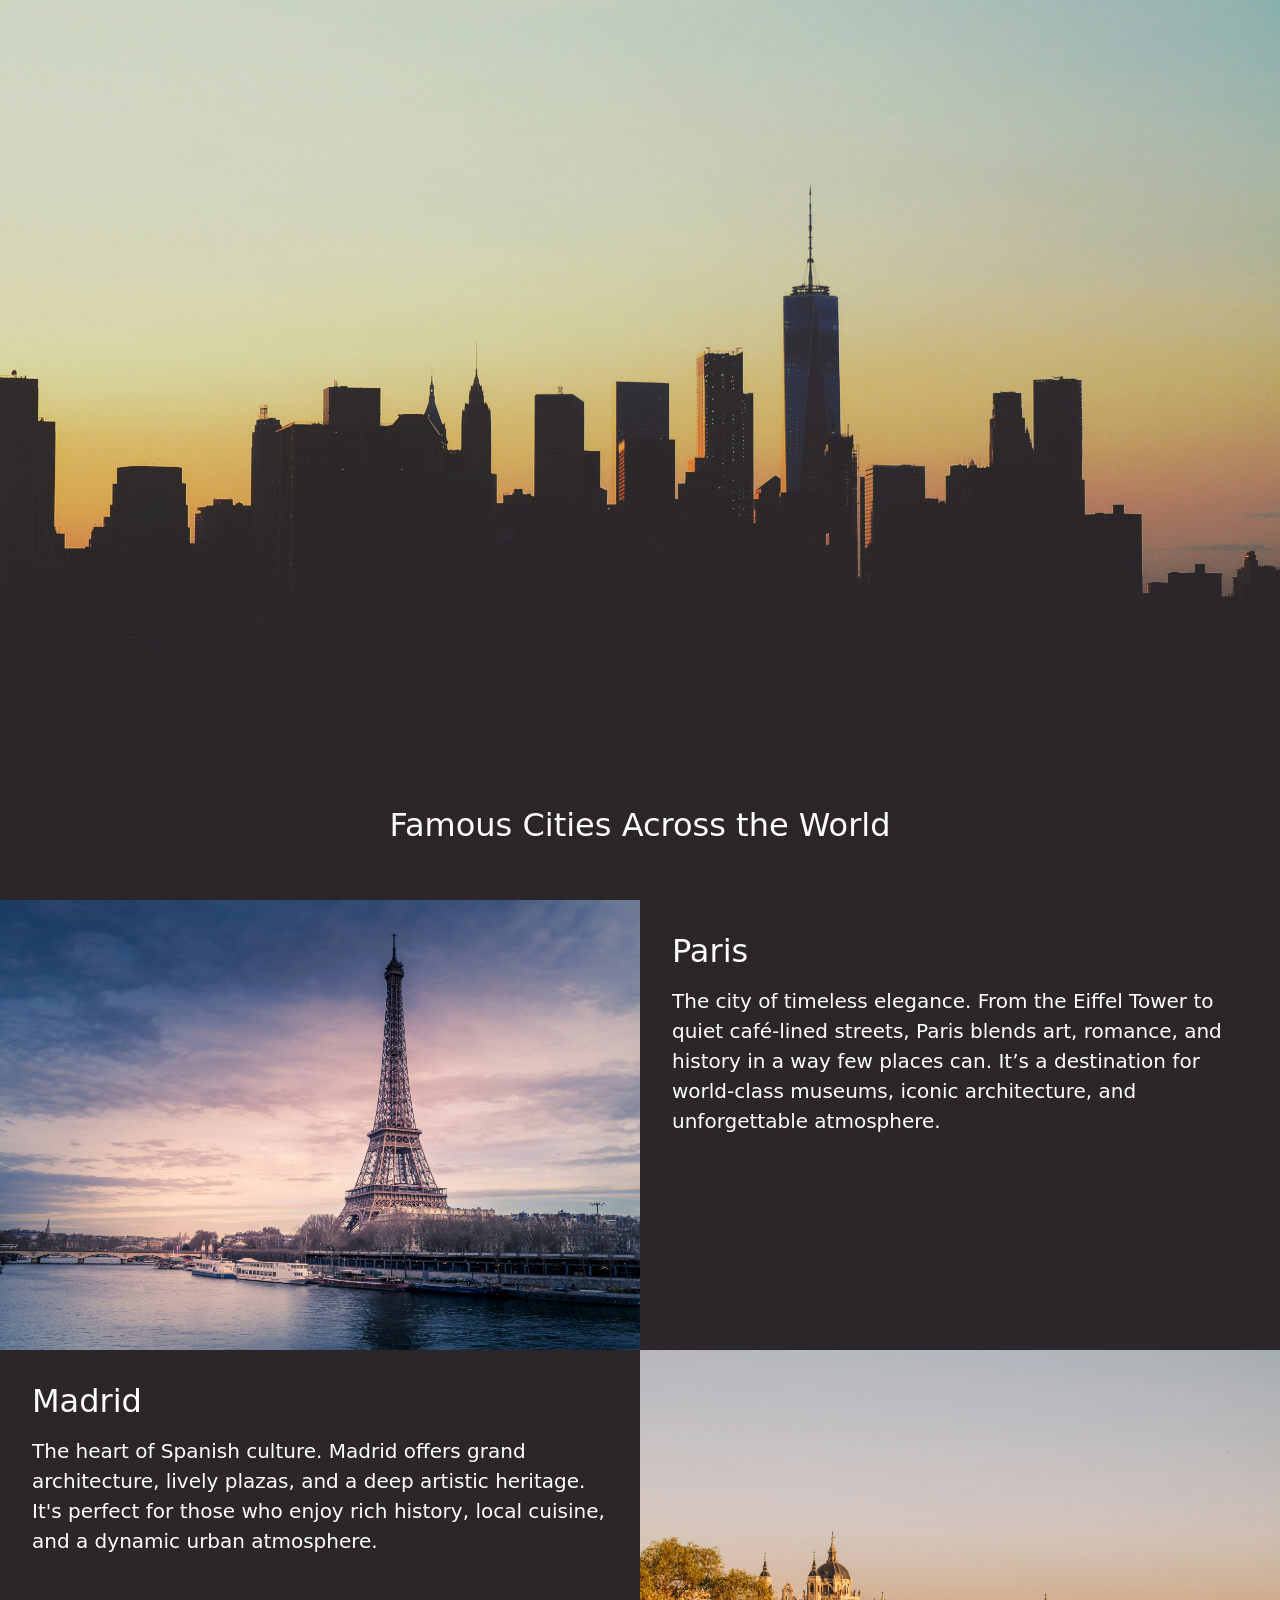
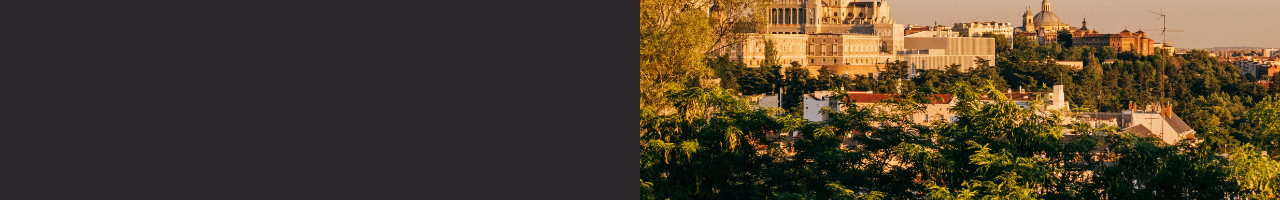
==== index.html @ fa63ffc6 "Add index.html" ====
<!DOCTYPE html>
<html lang="en">
<head>
    <meta charset="UTF-8">
    <meta name="viewport" content="width=device-width, initial-scale=1.0">
    <title>Famous Cities</title>

    <link rel="stylesheet" href="css/bootstrap.css">
</head>
<body>
<div class="position-relative"
     style="background-image: url('assets/hero_image.jpg'); background-size: cover; height: 100vh; background-position: center">
    <div class="position-absolute bottom-0 text-white text-center w-100 pb-5">
        <h2>Famous Cities Across the World</h2>
    </div>
</div>

<div class="card w-100 border-0">
    <div class="row g-0">
        <div class="col-md-6">
            <div class="h-100"
                 style="background-image: url('assets/paris.jpg'); background-size: cover; background-repeat: no-repeat; background-position: right; min-height: 50vh;">
            </div>
        </div>
        <div class="col-md-6">
            <div class="h-100" style="background-color: rgb(42, 38, 42)">
                <div class="card-body text-white">
                    <h2 class="card-title m-3">Paris</h2>
                    <p class="fs-5 m-3">
                        The city of timeless elegance. From the Eiffel Tower to quiet café-lined
                        streets, Paris blends art, romance, and history in a way few places can. It’s a destination for
                        world-class museums, iconic architecture, and unforgettable atmosphere.
                    </p>
                    <a href="pages/paris.html" class="stretched-link"></a>
                </div>
            </div>
        </div>
    </div>
</div>

<div class="card w-100 border-0">
    <div class="row g-0">
        <div class="col-md-6 order-2 order-md-1">
            <div class="h-100" style="background-color: rgb(42, 38, 42)">
                <div class="card-body text-white">
                    <h2 class="card-title m-3">Madrid</h2>
                    <p class="fs-5 m-3">
                        The heart of Spanish culture. Madrid offers grand architecture, lively plazas, and a deep
                        artistic heritage. It's perfect for those who enjoy rich history, local cuisine, and a dynamic
                        urban atmosphere.
                    </p>
                    <a href="pages/madrid.html" class="stretched-link"></a>
                </div>
            </div>
        </div>
        <div class="col-md-6 order-1 order-md-2">
            <div class="h-100"
                 style="background-image: url('assets/madrid.jpg'); background-size: cover; background-repeat: no-repeat; background-position: right; min-height: 50vh;">
            </div>
        </div>
    </div>
</div>

</body>
</html>
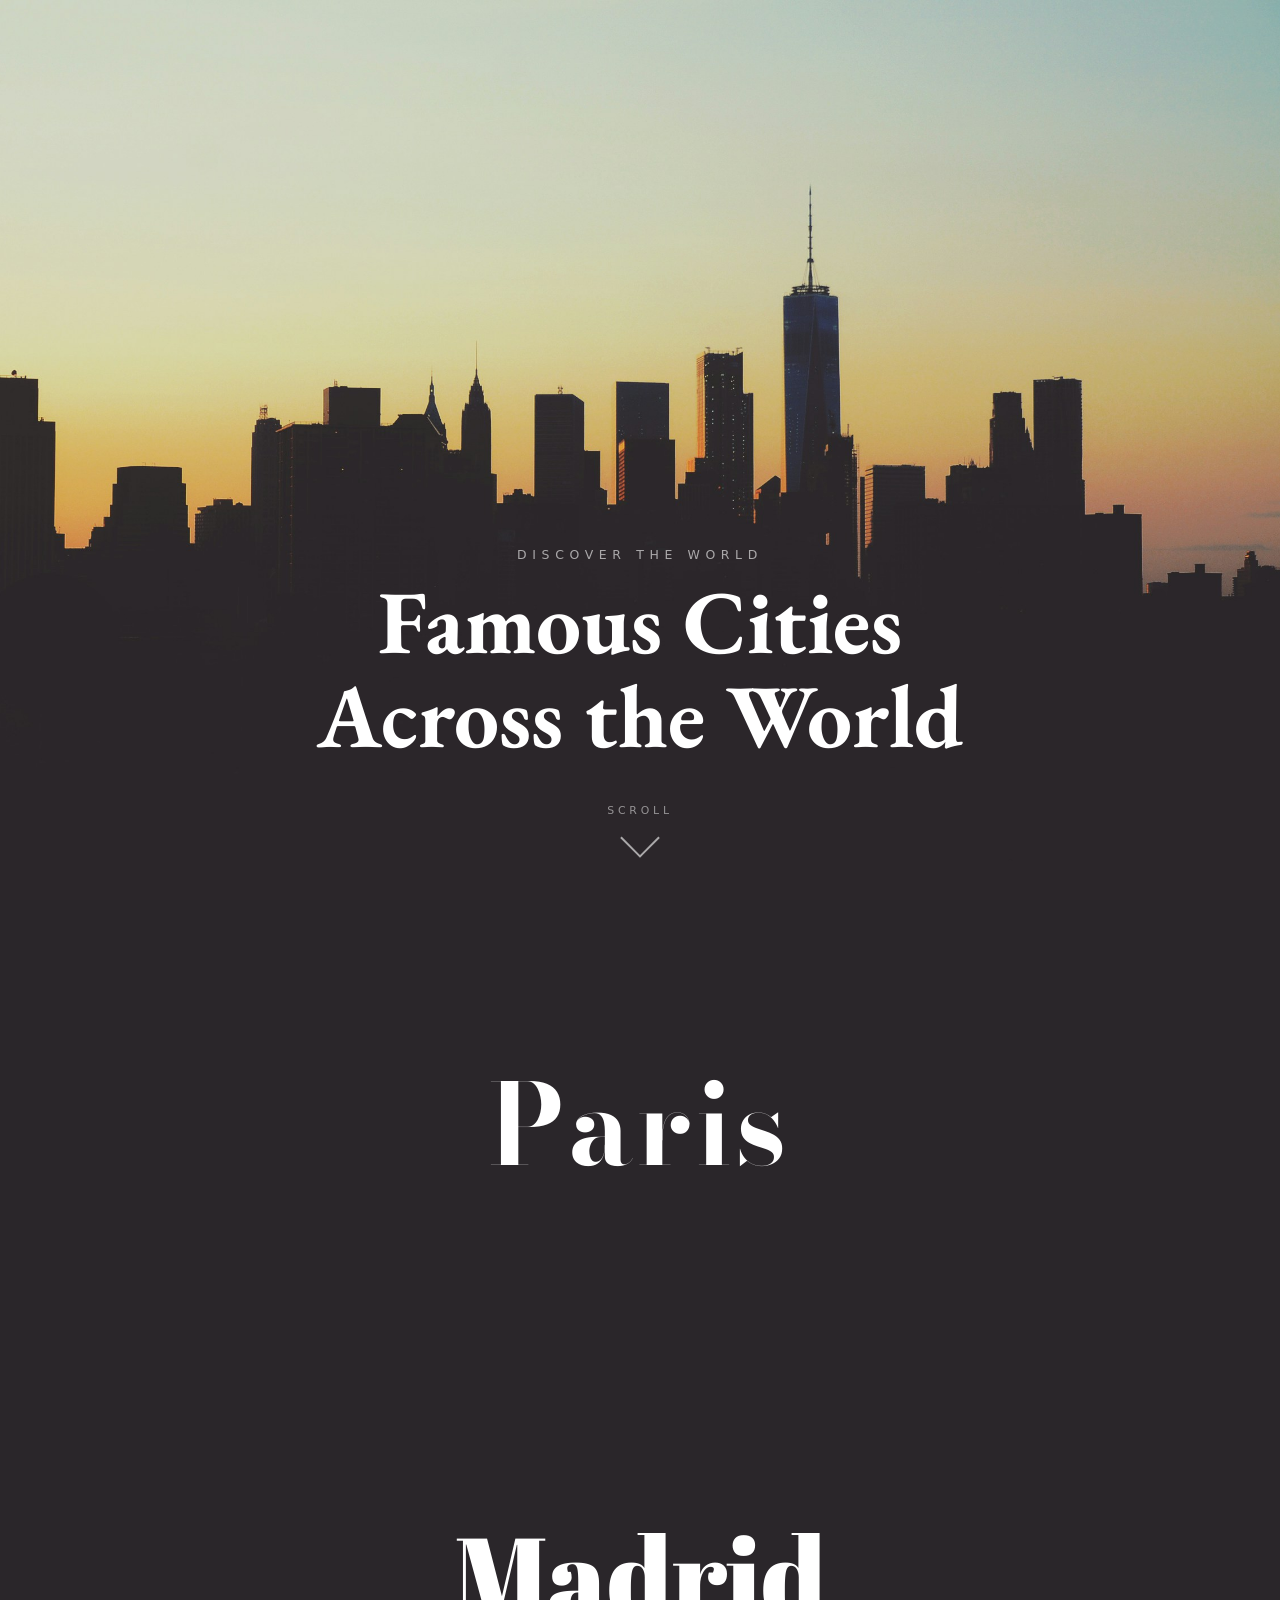
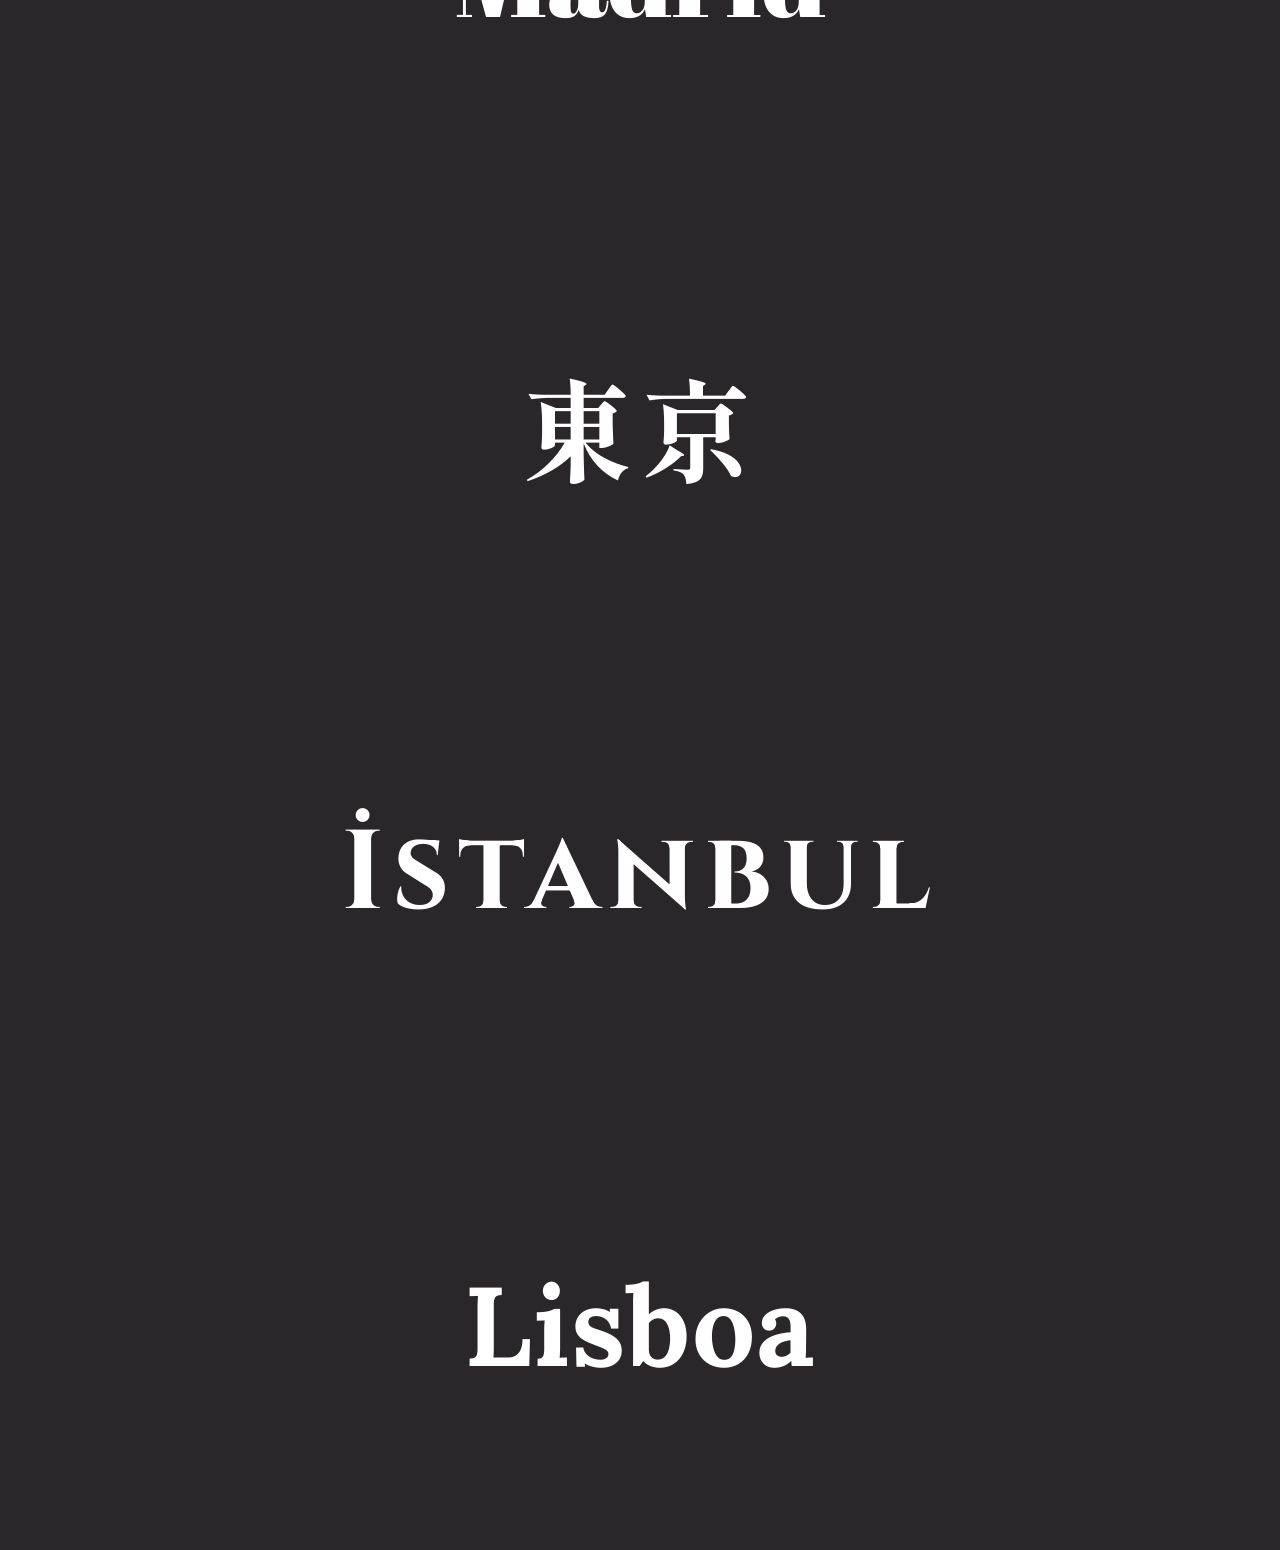
==== commit 94b82f70: "Add styling for city themes and responsive city cards; introduce individual city pages (Istanbul, Li" ====
--- a/index.html
+++ b/index.html
@@ -4,62 +4,146 @@
     <meta charset="UTF-8">
     <meta name="viewport" content="width=device-width, initial-scale=1.0">
     <title>Famous Cities</title>
-
     <link rel="stylesheet" href="css/bootstrap.css">
+    <link rel="stylesheet" href="css/index.css">
+    <link rel="preconnect" href="https://fonts.googleapis.com">
+    <link href="https://fonts.googleapis.com/css2?family=Bodoni+Moda:wght@700&family=Abril+Fatface&family=Shippori+Mincho:wght@700&family=Cinzel:wght@700&family=Lora:wght@700&family=EB+Garamond:wght@400;500&display=swap" rel="stylesheet">
 </head>
 <body>
+
 <div class="position-relative"
+     id="hero"
      style="background-image: url('assets/hero_image.jpg'); background-size: cover; height: 100vh; background-position: center">
     <div class="position-absolute bottom-0 text-white text-center w-100 pb-5">
-        <h2>Famous Cities Across the World</h2>
+        <p class="hero-eyebrow">Discover the World</p>
+        <h1 class="hero-title">Famous Cities<br>Across the World</h1>
+        <div class="scroll-arrow">
+            <span>Scroll</span>
+            <div class="arrow-bounce"><div class="arrow-icon"></div></div>
+        </div>
     </div>
 </div>
 
-<div class="card w-100 border-0">
-    <div class="row g-0">
-        <div class="col-md-6">
-            <div class="h-100"
-                 style="background-image: url('assets/paris.jpg'); background-size: cover; background-repeat: no-repeat; background-position: right; min-height: 50vh;">
-            </div>
+<div class="city-card w-100 border-0">
+    <span class="city-name-big font-paris">Paris</span>
+    <a href="pages/paris.html" class="stretched-link"></a>
+    <div class="row g-0 h-100">
+        <div class="col-md-6 img-col">
+            <div class="img-bg"
+                 style="background-image: url('assets/paris.jpg'); background-position: right;"></div>
         </div>
-        <div class="col-md-6">
-            <div class="h-100" style="background-color: rgb(42, 38, 42)">
-                <div class="card-body text-white">
-                    <h2 class="card-title m-3">Paris</h2>
-                    <p class="fs-5 m-3">
+        <div class="col-md-6 text-col" id="text-right">
+            <div class="h-100 w-100" style="background-color: rgb(42, 38, 42)">
+                <div id="card-right" class="card-body text-white">
+                    <h2 class="card-title font-paris m-3">Paris</h2>
+                    <p class="fs-5 m-3 font-desc">
                         The city of timeless elegance. From the Eiffel Tower to quiet café-lined
-                        streets, Paris blends art, romance, and history in a way few places can. It’s a destination for
+                        streets, Paris blends art, romance, and history in a way few places can. It's a destination for
                         world-class museums, iconic architecture, and unforgettable atmosphere.
                     </p>
-                    <a href="pages/paris.html" class="stretched-link"></a>
                 </div>
             </div>
         </div>
     </div>
 </div>
 
-<div class="card w-100 border-0">
-    <div class="row g-0">
-        <div class="col-md-6 order-2 order-md-1">
-            <div class="h-100" style="background-color: rgb(42, 38, 42)">
-                <div class="card-body text-white">
-                    <h2 class="card-title m-3">Madrid</h2>
-                    <p class="fs-5 m-3">
+<div class="city-card w-100 border-0">
+    <span class="city-name-big font-madrid">Madrid</span>
+    <a href="pages/madrid.html" class="stretched-link"></a>
+    <div class="row g-0 h-100">
+        <div class="col-md-6 order-2 order-md-1 text-col" id="text-left">
+            <div class="h-100 w-100" style="background-color: rgb(42, 38, 42)">
+                <div id="card-left" class="card-body text-white">
+                    <h2 class="card-title font-madrid m-3">Madrid</h2>
+                    <p class="fs-5 m-3 font-desc">
                         The heart of Spanish culture. Madrid offers grand architecture, lively plazas, and a deep
                         artistic heritage. It's perfect for those who enjoy rich history, local cuisine, and a dynamic
                         urban atmosphere.
                     </p>
-                    <a href="pages/madrid.html" class="stretched-link"></a>
                 </div>
             </div>
         </div>
-        <div class="col-md-6 order-1 order-md-2">
-            <div class="h-100"
-                 style="background-image: url('assets/madrid.jpg'); background-size: cover; background-repeat: no-repeat; background-position: right; min-height: 50vh;">
+        <div class="col-md-6 order-1 order-md-2 img-col from-right">
+            <div class="img-bg"
+                 style="background-image: url('assets/madrid.jpg'); background-position: right;"></div>
+        </div>
+    </div>
+</div>
+
+<div class="city-card w-100 border-0">
+    <span class="city-name-big font-tokyo">東京</span>
+    <a href="pages/tokyo.html" class="stretched-link"></a>
+    <div class="row g-0 h-100">
+        <div class="col-md-6 img-col">
+            <div class="img-bg"
+                 style="background-image: url('assets/tokyo.jpg'); background-position: center;"></div>
+        </div>
+        <div class="col-md-6 text-col" id="text-right">
+            <div class="h-100 w-100" style="background-color: rgb(42, 38, 42)">
+                <div id="card-right" class="card-body text-white">
+                    <h2 class="card-title font-tokyo m-3">Tokyo</h2>
+                    <p class="fs-5 m-3 font-desc">
+                        Where ancient temples meet neon-lit streets. Tokyo is a city of contrasts —
+                        serene gardens alongside futuristic skylines, traditional ramen shops next to
+                        Michelin-starred restaurants. A metropolis unlike any other.
+                    </p>
+                </div>
             </div>
         </div>
     </div>
 </div>
 
+<div class="city-card w-100 border-0">
+    <span class="city-name-big font-istanbul">İstanbul</span>
+    <a href="pages/istanbul.html" class="stretched-link"></a>
+    <div class="row g-0 h-100">
+        <div class="col-md-6 order-2 order-md-1 text-col" id="text-left">
+            <div class="h-100 w-100" style="background-color: rgb(42, 38, 42)">
+                <div id="card-left" class="card-body text-white">
+                    <h2 class="card-title font-istanbul m-3">Istanbul</h2>
+                    <p class="fs-5 m-3 font-desc">
+                        The only city spanning two continents. Istanbul carries millennia of Byzantine
+                        and Ottoman history in its mosques, bazaars, and waterways. A place where
+                        East and West have always converged.
+                    </p>
+                </div>
+            </div>
+        </div>
+        <div class="col-md-6 order-1 order-md-2 img-col from-right">
+            <div class="img-bg"
+                 style="background-image: url('assets/istanbul.jpg'); background-position: center;"></div>
+        </div>
+    </div>
+</div>
+
+<div class="city-card w-100 border-0">
+    <span class="city-name-big font-lisbon">Lisboa</span>
+    <a href="pages/lisbon.html" class="stretched-link"></a>
+    <div class="row g-0 h-100">
+        <div class="col-md-6 img-col">
+            <div class="img-bg"
+                 style="background-image: url('assets/lisbon.jpg'); background-position: center;"></div>
+        </div>
+        <div class="col-md-6 text-col" id="text-right">
+            <div class="h-100 w-100" style="background-color: rgb(42, 38, 42)">
+                <div id="card-right" class="card-body text-white">
+                    <h2 class="card-title font-lisbon m-3">Lisbon</h2>
+                    <p class="fs-5 m-3 font-desc">
+                        Europe's sunniest capital, draped across seven hills above the Tagus River.
+                        Lisbon enchants with its pastel facades, vintage trams, and fado music drifting
+                        through cobblestone alleyways at dusk.
+                    </p>
+                </div>
+            </div>
+        </div>
+    </div>
+</div>
+
+<script>
+    const hero = document.getElementById('hero');
+    window.addEventListener('scroll', () => {
+        hero.style.backgroundPositionY = `calc(center + ${window.pageYOffset * 0.35}px)`;
+    }, { passive: true });
+</script>
 </body>
 </html>
--- a/css/index.css
+++ b/css/index.css
@@ -0,0 +1,154 @@
+.hero-eyebrow {
+    font-size: 0.78rem;
+    letter-spacing: 0.45em;
+    text-transform: uppercase;
+    color: rgba(255,255,255,0.6);
+    opacity: 0;
+    animation: fadeUp 0.9s ease 0.4s forwards;
+    margin-bottom: 0.6rem;
+}
+
+.hero-title {
+    font-family: 'EB Garamond', serif;
+    font-size: clamp(3.5rem, 7vw, 7rem);
+    font-weight: 700;
+    line-height: 1.05;
+    opacity: 0;
+    animation: fadeUp 1s ease 0.7s forwards;
+    margin-bottom: 2.5rem;
+}
+
+.scroll-arrow {
+    opacity: 0;
+    animation: fadeUp 0.8s ease 1.2s forwards;
+    display: flex;
+    flex-direction: column;
+    align-items: center;
+    gap: 0.3rem;
+}
+
+.scroll-arrow.visible {
+    opacity: 1;
+}
+
+.scroll-arrow span {
+    font-size: 0.68rem;
+    letter-spacing: 0.35em;
+    text-transform: uppercase;
+    color: rgba(255,255,255,0.5);
+}
+
+.arrow-icon {
+    width: 28px;
+    height: 28px;
+    border-right: 2px solid rgba(255,255,255,0.6);
+    border-bottom: 2px solid rgba(255,255,255,0.6);
+    transform: rotate(45deg);
+}
+
+.arrow-bounce {
+    animation: bounceDown 1.4s ease infinite;
+}
+
+@keyframes bounceDown {
+    0%, 100% { transform: translateY(0);   opacity: 1;   }
+    50%       { transform: translateY(8px); opacity: 0.5; }
+}
+
+.city-card {
+    position: relative;
+    background-color: rgb(42, 38, 42);
+    overflow: hidden;
+    min-height: 50vh;
+    cursor: pointer;
+}
+
+.city-name-big {
+    position: absolute;
+    inset: 0;
+    display: flex;
+    align-items: center;
+    justify-content: center;
+    color: #fff;
+    font-size: clamp(4rem, 9vw, 7rem);
+    z-index: 3;
+    pointer-events: none;
+    transition: opacity 0.15s ease, transform 0.15s ease;
+}
+
+.city-card:hover .city-name-big {
+    opacity: 0;
+    transform: scale(0.85);
+    transition: opacity 0.45s ease, transform 0.45s ease;
+}
+
+.font-paris    { font-family: 'Bodoni Moda', serif;      font-weight: 700; letter-spacing: 0.04em;  }
+.font-madrid   { font-family: 'Abril Fatface', cursive;  font-weight: 400; letter-spacing: -0.01em; }
+.font-tokyo    { font-family: 'Shippori Mincho', serif;  font-weight: 700; letter-spacing: 0.06em;  }
+.font-istanbul { font-family: 'Cinzel', serif;           font-weight: 700; letter-spacing: 0.08em;  }
+.font-lisbon   { font-family: 'Lora', serif;             font-weight: 700; letter-spacing: 0.01em;  }
+.font-desc     { font-family: 'EB Garamond', serif !important; font-size: 1.55rem !important; line-height: 1.8 !important; }
+
+.city-card .card-title {
+    font-size: 2.8rem;
+}
+
+.img-col {
+    overflow: hidden;
+    min-height: 50vh;
+    clip-path: inset(0 100% 0 0);
+    transition: clip-path 0.7s cubic-bezier(0.4, 0, 0.2, 1);
+}
+.img-col.from-right {
+    clip-path: inset(0 0 0 100%);
+}
+.city-card:hover .img-col {
+    clip-path: inset(0 0 0 0) !important;
+}
+
+.img-bg {
+    height: 100%;
+    min-height: 50vh;
+    background-size: cover;
+    background-repeat: no-repeat;
+    background-position: center;
+    transition: transform 1.2s cubic-bezier(0.25, 0.46, 0.45, 0.94);
+}
+.city-card:hover .img-bg {
+    transform: scale(1.05);
+}
+
+.text-col {
+    display: flex;
+    align-items: center;
+}
+.text-col > div {
+    overflow: hidden;
+    display: flex;
+    align-items: center;
+    height: 100%;
+    width: 100%;
+}
+
+#text-right .card-body {
+    opacity: 0;
+    transform: translateX(80px);
+    transition: opacity 0.1s ease, transform 0.1s ease;
+}
+#text-left .card-body {
+    opacity: 0;
+    transform: translateX(-80px);
+    transition: opacity 0.1s ease, transform 0.1s ease;
+    text-align: right;
+}
+.city-card:hover #text-right .card-body,
+.city-card:hover #text-left .card-body {
+    opacity: 1;
+    transform: translateX(0);
+    transition: opacity 0.45s ease 0.3s, transform 0.5s cubic-bezier(0.25, 0.46, 0.45, 0.94) 0.25s;
+}
+
+@keyframes fadeUp {
+    from { opacity: 0; transform: translateY(24px); }
+    to   { opacity: 1; transform: translateY(0);    }
+}
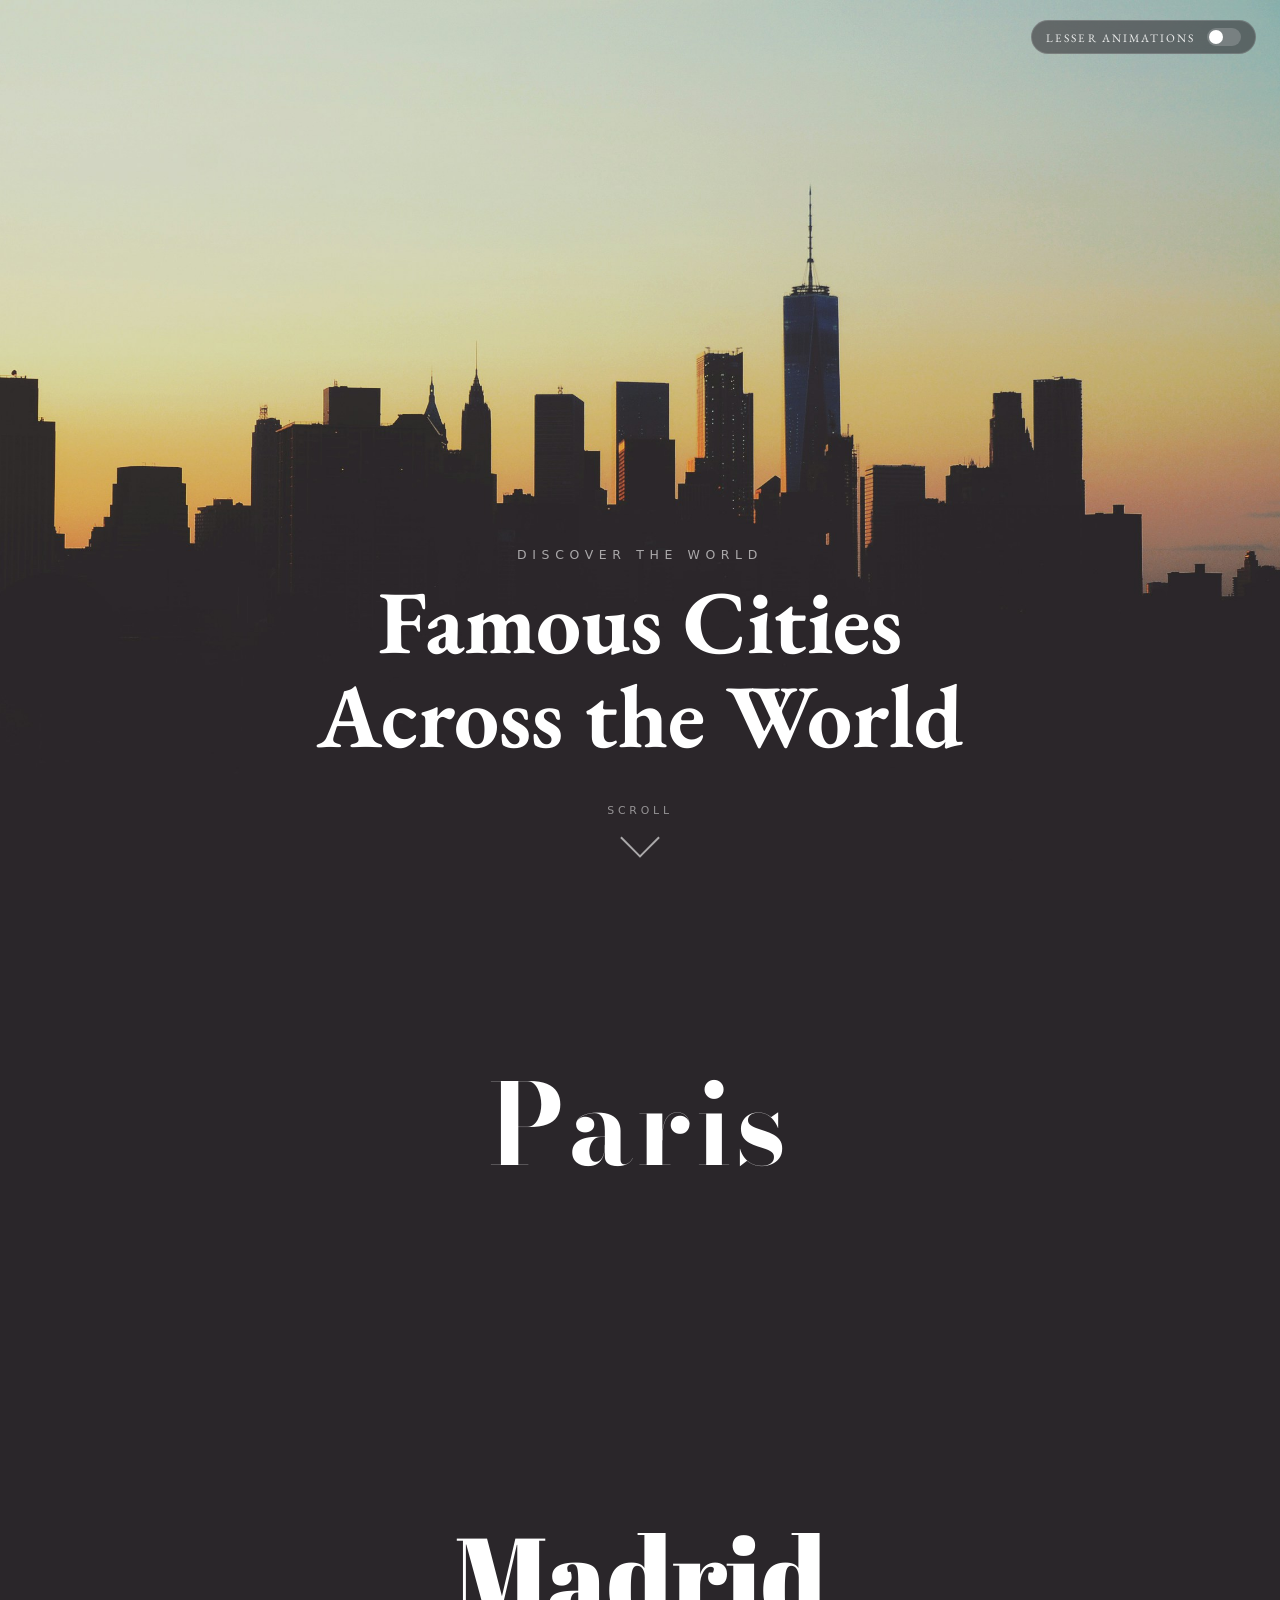
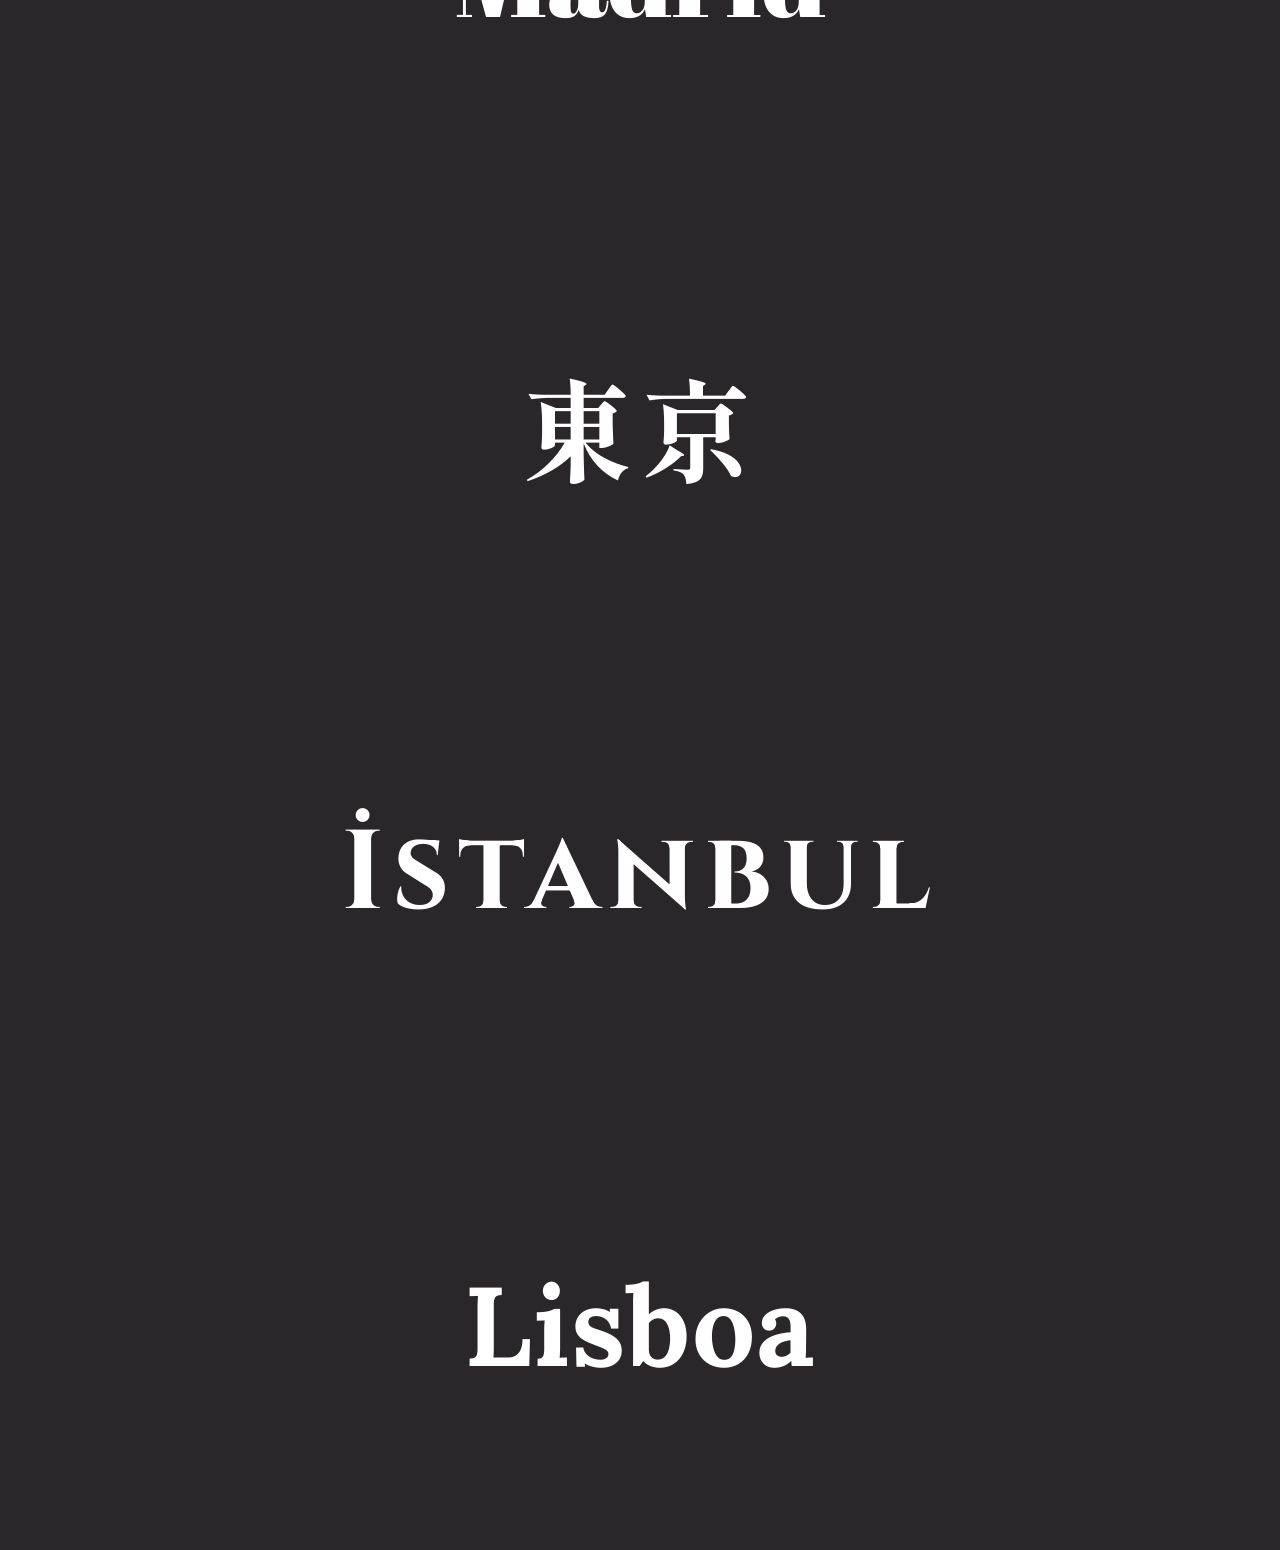
==== commit 58782460: "Introduce animation toggle for reduced motion preferences; refactor city card animations with improv" ====
--- a/index.html
+++ b/index.html
@@ -10,6 +10,14 @@
     <link href="https://fonts.googleapis.com/css2?family=Bodoni+Moda:wght@700&family=Abril+Fatface&family=Shippori+Mincho:wght@700&family=Cinzel:wght@700&family=Lora:wght@700&family=EB+Garamond:wght@400;500&display=swap" rel="stylesheet">
 </head>
 <body>
+
+<label class="animation-toggle" for="animToggle">
+    <span class="label-text">Lesser Animations</span>
+    <span class="switch">
+        <input type="checkbox" id="animToggle" aria-label="Toggle lesser animations">
+        <span class="slider"></span>
+    </span>
+</label>
 
 <div class="position-relative"
      id="hero"
@@ -32,9 +40,9 @@
             <div class="img-bg"
                  style="background-image: url('assets/paris.jpg'); background-position: right;"></div>
         </div>
-        <div class="col-md-6 text-col" id="text-right">
+        <div class="col-md-6 text-col" data-side="right">
             <div class="h-100 w-100" style="background-color: rgb(42, 38, 42)">
-                <div id="card-right" class="card-body text-white">
+                <div class="card-body text-white">
                     <h2 class="card-title font-paris m-3">Paris</h2>
                     <p class="fs-5 m-3 font-desc">
                         The city of timeless elegance. From the Eiffel Tower to quiet café-lined
@@ -51,9 +59,9 @@
     <span class="city-name-big font-madrid">Madrid</span>
     <a href="pages/madrid.html" class="stretched-link"></a>
     <div class="row g-0 h-100">
-        <div class="col-md-6 order-2 order-md-1 text-col" id="text-left">
+        <div class="col-md-6 order-2 order-md-1 text-col" data-side="left">
             <div class="h-100 w-100" style="background-color: rgb(42, 38, 42)">
-                <div id="card-left" class="card-body text-white">
+                <div class="card-body text-white">
                     <h2 class="card-title font-madrid m-3">Madrid</h2>
                     <p class="fs-5 m-3 font-desc">
                         The heart of Spanish culture. Madrid offers grand architecture, lively plazas, and a deep
@@ -78,9 +86,9 @@
             <div class="img-bg"
                  style="background-image: url('assets/tokyo.jpg'); background-position: center;"></div>
         </div>
-        <div class="col-md-6 text-col" id="text-right">
+        <div class="col-md-6 text-col" data-side="right">
             <div class="h-100 w-100" style="background-color: rgb(42, 38, 42)">
-                <div id="card-right" class="card-body text-white">
+                <div class="card-body text-white">
                     <h2 class="card-title font-tokyo m-3">Tokyo</h2>
                     <p class="fs-5 m-3 font-desc">
                         Where ancient temples meet neon-lit streets. Tokyo is a city of contrasts —
@@ -97,9 +105,9 @@
     <span class="city-name-big font-istanbul">İstanbul</span>
     <a href="pages/istanbul.html" class="stretched-link"></a>
     <div class="row g-0 h-100">
-        <div class="col-md-6 order-2 order-md-1 text-col" id="text-left">
+        <div class="col-md-6 order-2 order-md-1 text-col" data-side="left">
             <div class="h-100 w-100" style="background-color: rgb(42, 38, 42)">
-                <div id="card-left" class="card-body text-white">
+                <div class="card-body text-white">
                     <h2 class="card-title font-istanbul m-3">Istanbul</h2>
                     <p class="fs-5 m-3 font-desc">
                         The only city spanning two continents. Istanbul carries millennia of Byzantine
@@ -124,9 +132,9 @@
             <div class="img-bg"
                  style="background-image: url('assets/lisbon.jpg'); background-position: center;"></div>
         </div>
-        <div class="col-md-6 text-col" id="text-right">
+        <div class="col-md-6 text-col" data-side="right">
             <div class="h-100 w-100" style="background-color: rgb(42, 38, 42)">
-                <div id="card-right" class="card-body text-white">
+                <div class="card-body text-white">
                     <h2 class="card-title font-lisbon m-3">Lisbon</h2>
                     <p class="fs-5 m-3 font-desc">
                         Europe's sunniest capital, draped across seven hills above the Tagus River.
@@ -144,6 +152,11 @@
     window.addEventListener('scroll', () => {
         hero.style.backgroundPositionY = `calc(center + ${window.pageYOffset * 0.35}px)`;
     }, { passive: true });
+
+    const animToggle = document.getElementById('animToggle');
+    animToggle.addEventListener('change', () => {
+        document.body.classList.toggle('less-animations', animToggle.checked);
+    });
 </script>
 </body>
 </html>
--- a/css/index.css
+++ b/css/index.css
@@ -130,19 +130,19 @@
     width: 100%;
 }
 
-#text-right .card-body {
+[data-side="right"] .card-body {
     opacity: 0;
     transform: translateX(80px);
     transition: opacity 0.1s ease, transform 0.1s ease;
 }
-#text-left .card-body {
+[data-side="left"] .card-body {
     opacity: 0;
     transform: translateX(-80px);
     transition: opacity 0.1s ease, transform 0.1s ease;
     text-align: right;
 }
-.city-card:hover #text-right .card-body,
-.city-card:hover #text-left .card-body {
+.city-card:hover [data-side="right"] .card-body,
+.city-card:hover [data-side="left"] .card-body {
     opacity: 1;
     transform: translateX(0);
     transition: opacity 0.45s ease 0.3s, transform 0.5s cubic-bezier(0.25, 0.46, 0.45, 0.94) 0.25s;
@@ -151,4 +151,158 @@
 @keyframes fadeUp {
     from { opacity: 0; transform: translateY(24px); }
     to   { opacity: 1; transform: translateY(0);    }
+}
+
+.animation-toggle {
+    position: fixed;
+    top: 1.25rem;
+    right: 1.5rem;
+    z-index: 1000;
+    display: flex;
+    align-items: center;
+    gap: 0.7rem;
+    padding: 0.45rem 0.9rem;
+    background: rgba(42, 38, 42, 0.55);
+    backdrop-filter: blur(10px);
+    -webkit-backdrop-filter: blur(10px);
+    border: 1px solid rgba(255, 255, 255, 0.14);
+    border-radius: 999px;
+    color: rgba(255, 255, 255, 0.88);
+    font-family: 'EB Garamond', serif;
+    font-size: 0.72rem;
+    letter-spacing: 0.18em;
+    text-transform: uppercase;
+    user-select: none;
+    cursor: pointer;
+    margin: 0;
+    opacity: 0;
+    animation: fadeUp 0.6s ease 1.4s forwards;
+}
+
+.animation-toggle label {
+    cursor: pointer;
+    margin: 0;
+    line-height: 1;
+}
+
+.animation-toggle .switch {
+    position: relative;
+    width: 34px;
+    height: 18px;
+    display: inline-block;
+    flex-shrink: 0;
+}
+
+.animation-toggle .switch input {
+    opacity: 0;
+    width: 0;
+    height: 0;
+    position: absolute;
+}
+
+.animation-toggle .slider {
+    position: absolute;
+    inset: 0;
+    background-color: rgba(255, 255, 255, 0.18);
+    border-radius: 999px;
+    cursor: pointer;
+    transition: background-color 0.3s ease;
+}
+
+.animation-toggle .slider::before {
+    content: '';
+    position: absolute;
+    height: 14px;
+    width: 14px;
+    left: 2px;
+    top: 2px;
+    background-color: #fff;
+    border-radius: 50%;
+    transition: transform 0.3s cubic-bezier(0.4, 0, 0.2, 1);
+}
+
+.animation-toggle input:checked + .slider {
+    background-color: rgba(255, 255, 255, 0.5);
+}
+
+.animation-toggle input:checked + .slider::before {
+    transform: translateX(16px);
+}
+
+.animation-toggle input:focus-visible + .slider {
+    box-shadow: 0 0 0 2px rgba(255, 255, 255, 0.35);
+}
+
+.less-animations .city-card {
+    cursor: default;
+}
+
+.less-animations .city-name-big {
+    opacity: 0;
+    transform: scale(0.85);
+    transition: none;
+}
+
+.less-animations .img-col,
+.less-animations .img-col.from-right {
+    clip-path: inset(0 0 0 0) !important;
+    transition: none;
+}
+
+.less-animations .img-bg {
+    transform: none !important;
+    transition: none;
+}
+
+.less-animations [data-side="right"] .card-body,
+.less-animations [data-side="left"] .card-body {
+    opacity: 1;
+    transform: translateX(0);
+    transition: none;
+}
+
+
+@media (max-width: 768px) {
+    .animation-toggle {
+        display: none !important;
+    }
+
+    .city-card {
+        cursor: default;
+        min-height: auto;
+    }
+
+    .city-name-big {
+        display: none;
+    }
+
+    .img-col,
+    .img-col.from-right {
+        clip-path: inset(0 0 0 0) !important;
+        transition: none;
+        min-height: 42vh;
+    }
+
+    .img-bg {
+        min-height: 42vh;
+        transform: none !important;
+        transition: none;
+    }
+
+    [data-side="right"] .card-body,
+    [data-side="left"] .card-body {
+        opacity: 1;
+        transform: translateX(0);
+        transition: none;
+        text-align: left;
+    }
+
+    .city-card:hover .city-name-big,
+    .city-card:hover .img-col,
+    .city-card:hover .img-bg,
+    .city-card:hover [data-side="right"] .card-body,
+    .city-card:hover [data-side="left"] .card-body {
+        transform: none;
+        transition: none;
+    }
 }
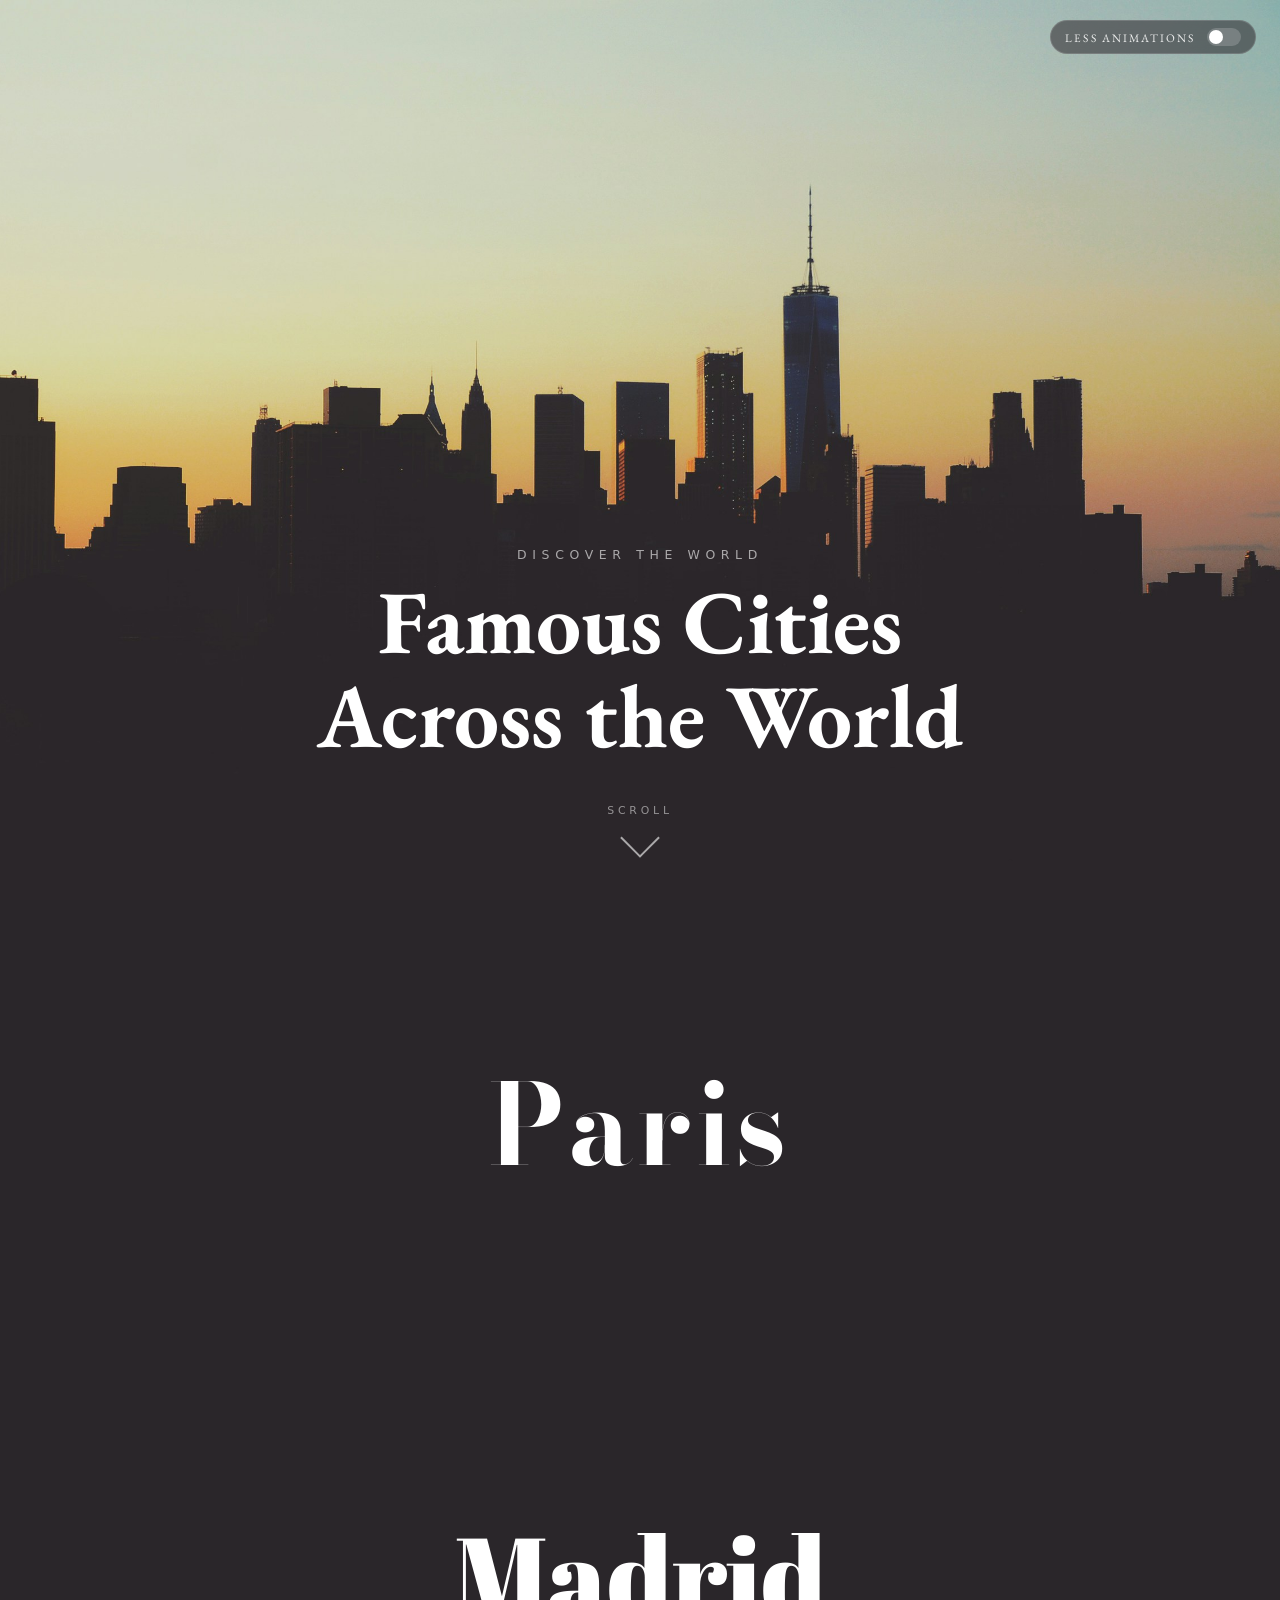
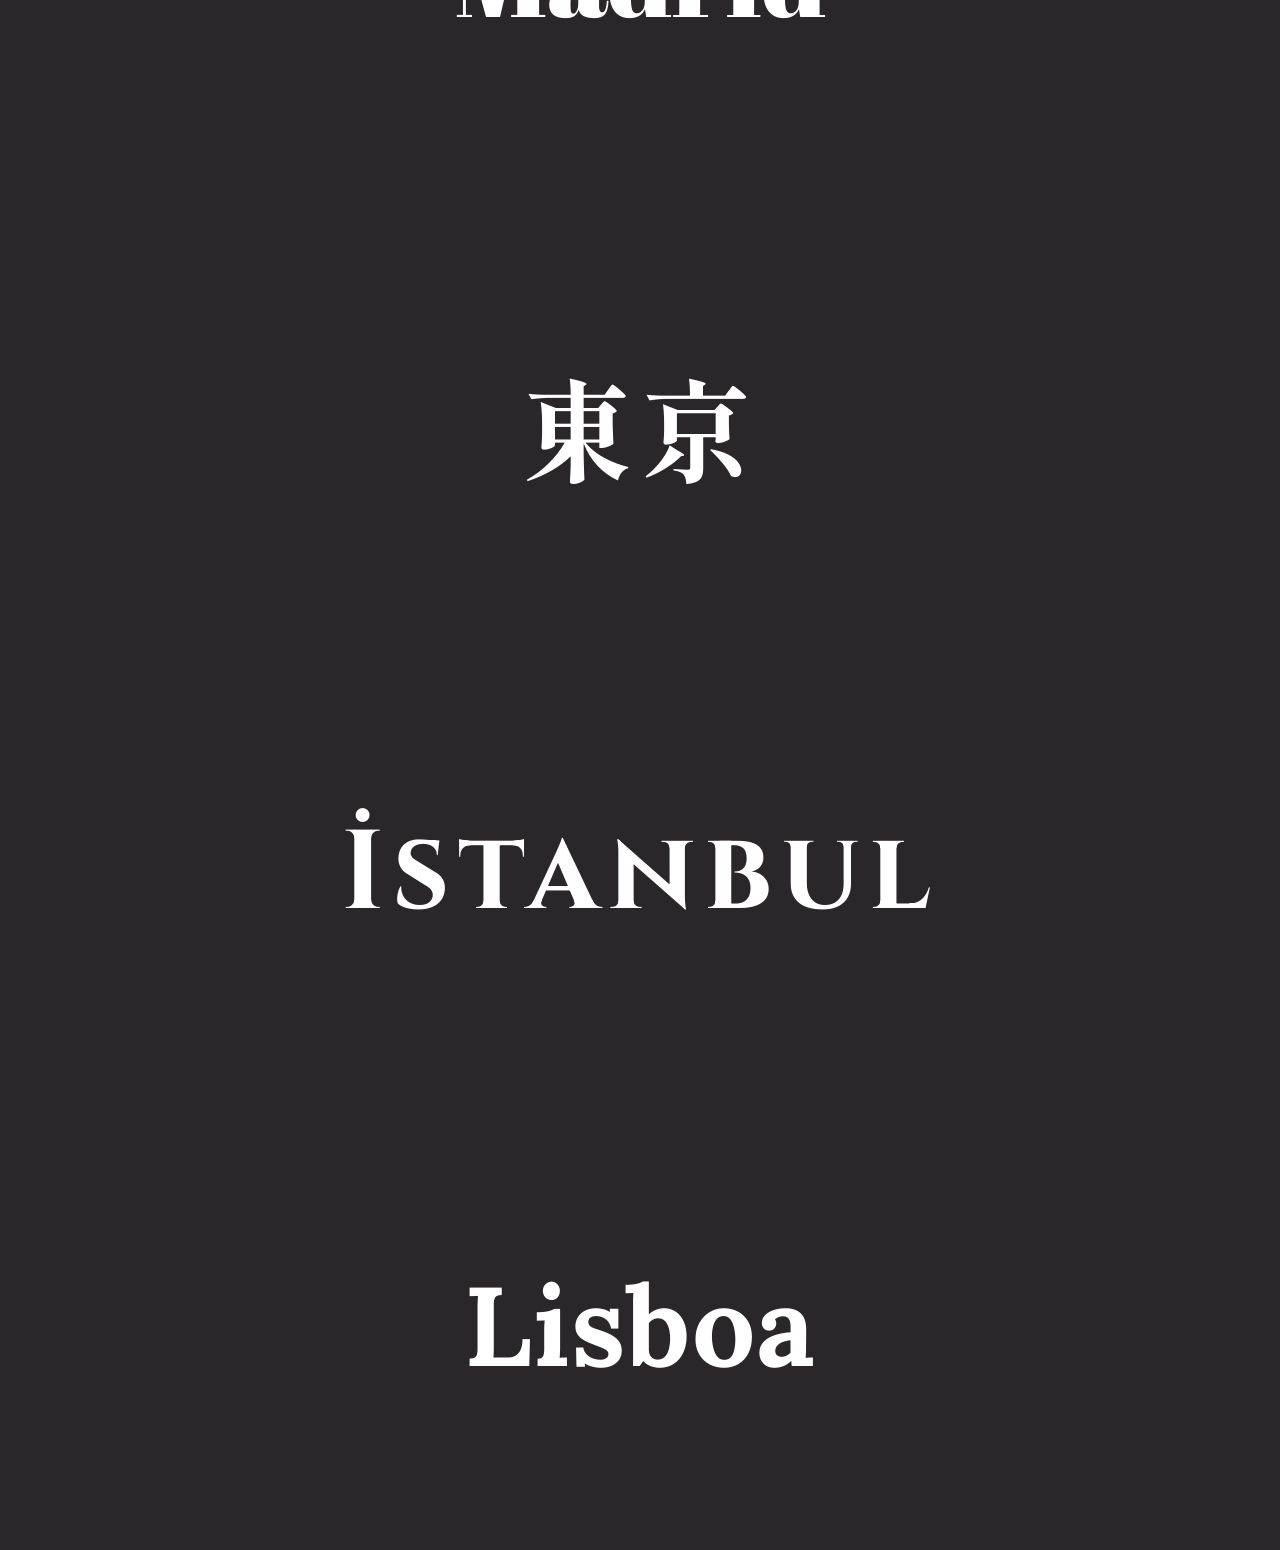
==== commit af36ec86: "Fix typo" ====
--- a/index.html
+++ b/index.html
@@ -12,7 +12,7 @@
 <body>
 
 <label class="animation-toggle" for="animToggle">
-    <span class="label-text">Lesser Animations</span>
+    <span class="label-text">Less Animations</span>
     <span class="switch">
         <input type="checkbox" id="animToggle" aria-label="Toggle lesser animations">
         <span class="slider"></span>
